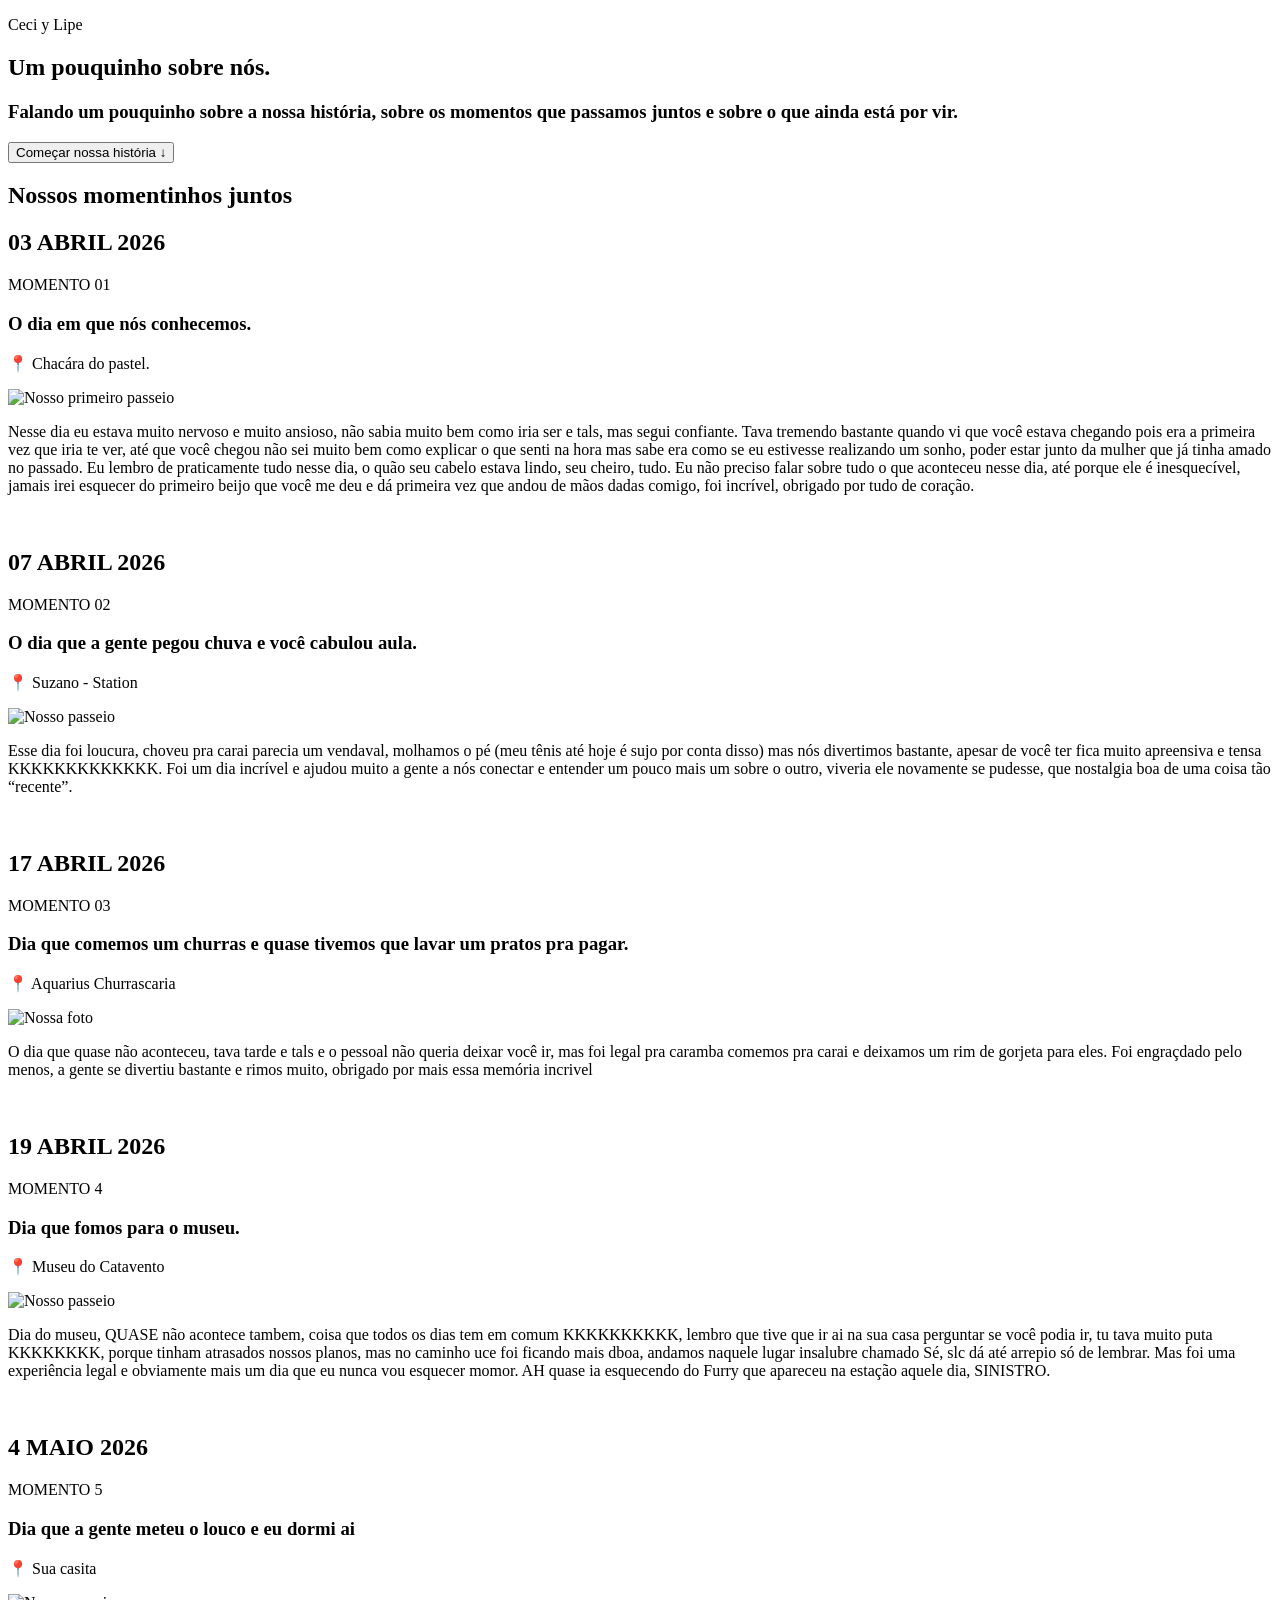
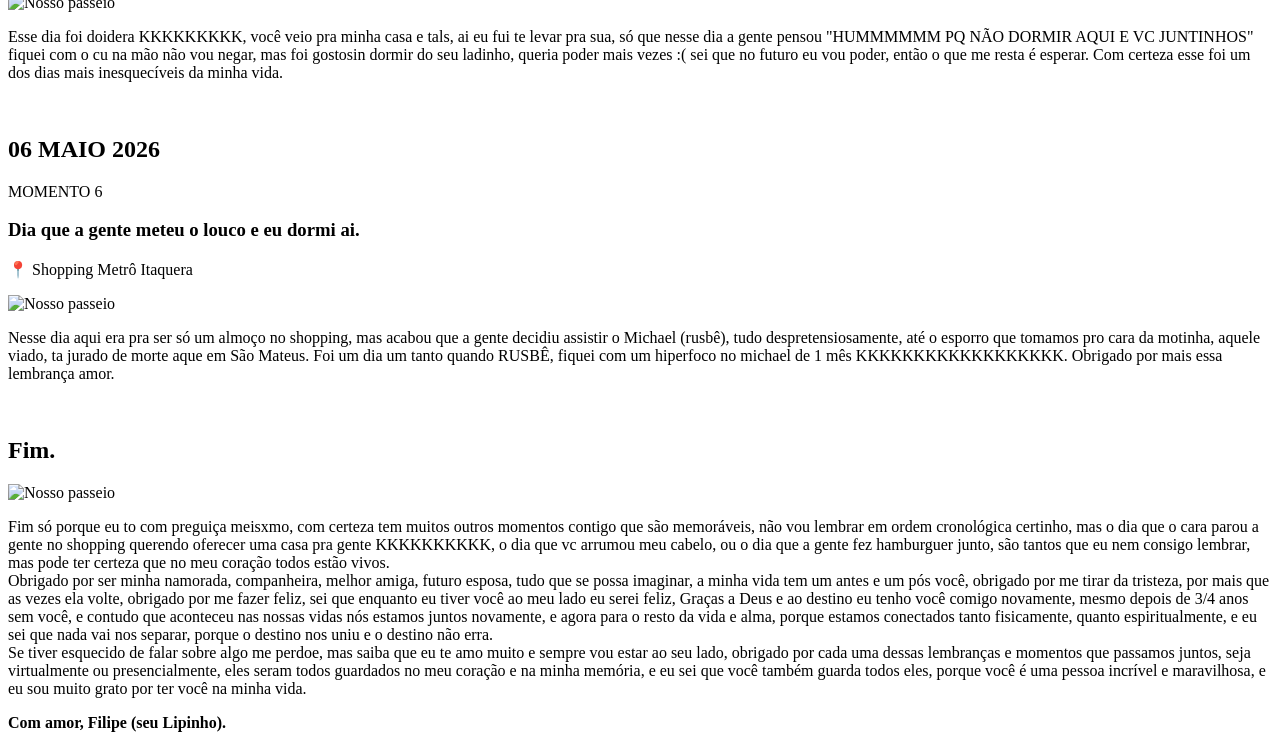
==== Site para momor/index.html @ 372d570e "site" ====
<!DOCTYPE html>
<html lang="pt-BR">
<head>
    <meta charset="UTF-8">
    <meta name="viewport" content="width=device-width, initial-scale=1.0">

    <title>Site para minha amada ceci.</title>

    <link rel="stylesheet" href="style.css">
</head>

<body>

    <!-- CAPA -->
    <section class="capa">

        <div class="capa-conteudo">

            <p class="pequeno">Ceci y Lipe</p>

            <h1> Um pouquinho sobre nós. </h1>

            <p class="descricao">
                <h3>Falando um pouquinho sobre a nossa história, sobre os momentos que passamos juntos e sobre o que ainda está por vir.</h3>
            </p>

            <button onclick="document.getElementById('trajetoria').scrollIntoView({ behavior: 'smooth' })">
                Começar nossa história ↓
            </button>

        </div>

    </section>


    <!-- TRAJETÓRIA -->
    <section id="trajetoria" class="trajetoria">

        <div class="titulo">
            <h2>Nossos momentinhos juntos</h2>
        </div>


        <!-- DIA 1 -->
        <div class="momento">

            <div class="data">
                <span><h2>03 ABRIL 2026</h3></span>
            </div>

            <div class="linha"></div>

            <div class="card">

                <p class="numero">MOMENTO 01</p>

                <h3>O dia em que nós conhecemos.</h3>

                <p class="local">
                    📍 Chacára do pastel.
                </p>

                <div class="fotos">

                    <img src="imagens/dia-01/foto1.jpg" width="350" alt="Nosso primeiro passeio">

                
                </div>

                <p class="texto">
                    Nesse dia eu estava muito nervoso e muito ansioso, não sabia muito bem como iria ser e tals, mas segui confiante. Tava tremendo bastante quando vi que você estava chegando pois era a primeira vez que iria te ver, até que você chegou não sei muito bem como explicar o que senti na hora mas sabe era como se eu estivesse realizando um sonho, poder estar junto da mulher que já tinha amado no passado. Eu lembro de praticamente tudo nesse dia, o quão seu cabelo estava lindo, seu cheiro, tudo.
                    Eu não preciso falar sobre tudo o que aconteceu nesse dia, até porque ele é inesquecível, jamais irei esquecer do primeiro beijo que você me deu e dá primeira vez que andou de mãos dadas comigo, foi incrível, obrigado por tudo de coração. 
                </p>

            </div>

        </div>

    </div>

</div>
        <!-- DIA 2 -->
        <div class="momento">

           <br div>
                <span><h2>07 ABRIL 2026</h2></span>
            </div>

            <div class="linha"></div>

            <div class="card">

                <p class="numero">MOMENTO 02</p>

                <h3>O dia que a gente pegou chuva e você cabulou aula.</h3>

                <p class="local">
                    📍 Suzano - Station
                </p>

                <div class="fotos">

                    <img src="imagens/dia-02/foto2.jpg" width="350" alt="Nosso passeio">

                </div>

            </div>
                <p class="texto">
                    Esse dia foi loucura, choveu pra carai parecia um vendaval, molhamos o pé (meu tênis até hoje é sujo por conta disso) mas nós divertimos bastante, apesar de você ter fica muito apreensiva e tensa KKKKKKKKKKKKK. Foi um dia incrível e ajudou muito a gente a nós conectar e entender um pouco mais um sobre o outro, viveria ele novamente se pudesse, que nostalgia boa de uma coisa tão “recente”.
                </p>

            </div>

        </div>


        <!-- DIA 3 -->
        <div class="momento">

            <br  div class="data">
                <span><h2> 17 ABRIL 2026 </h2></span>
        
            </div>

            <div class="linha"></div>

            <div class="card">

                <p class="numero">MOMENTO 03</p>

                <h3>Dia que comemos um churras e quase tivemos que lavar um pratos pra pagar.</h3>

                <p class="local">
                    📍 Aquarius Churrascaria
                </p>

                <div class="fotos">

                    <img src="imagens/dia-03/foto3.jpg" width="350" alt="Nossa foto">

                </div>

                <p class="texto">
                   O dia que quase não aconteceu, tava tarde e tals e o pessoal não queria deixar você ir, mas foi legal pra caramba comemos pra carai e deixamos um rim de gorjeta para eles. Foi engraçdado pelo menos, a gente se divertiu bastante e rimos muito, obrigado por mais essa memória incrivel
                </p>

            </div>

        </div>

        <!-- MOMENTO 4 -->
        <div class="momento">

           <br div>
                <span><h2>19 ABRIL 2026</h2></span>
            </div>

            <div class="linha"></div>

            <div class="card">

                <p class="numero">MOMENTO 4</p>

                <h3>Dia que fomos para o museu.</h3>

                <p class="local">
                    📍 Museu do Catavento
                </p>

                <div class="fotos">

                    <img src="imagens/dia-04/foto4.jpg" width="350" alt="Nosso passeio">

                </div>

            </div>
                <p class="texto">
                   Dia do museu, QUASE não acontece tambem, coisa que todos os dias tem em comum KKKKKKKKKK, 
                   lembro que tive que ir ai na sua casa perguntar se você podia ir, tu tava muito puta KKKKKKKK, porque tinham atrasados nossos planos, mas no caminho uce foi ficando mais dboa, 
                   andamos naquele lugar insalubre chamado Sé, slc dá até arrepio só de lembrar. Mas foi uma experiência legal e obviamente mais um dia que eu nunca vou esquecer momor. AH quase ia esquecendo do Furry que apareceu na estação aquele dia, SINISTRO.
                </p>

            </div>

             <!-- MOMENTO 5 -->
        <div class="momento">

           <br div>
                <span><h2>4 MAIO 2026</h2></span>
            </div>

            <div class="linha"></div>

            <div class="card">

                <p class="numero">MOMENTO 5</p>

                <h3>Dia que a gente meteu o louco e eu dormi ai</h3>

                <p class="local">
                    📍 Sua casita
                </p>

                <div class="fotos">

                    <img src="imagens/dia-05/foto5.jpg" width="350" alt="Nosso passeio">

                </div>

            </div>
                <p class="texto">
                   Esse dia foi doidera KKKKKKKKK, você veio pra minha casa e tals, ai eu fui te levar pra sua, só que nesse dia a gente pensou "HUMMMMMM PQ NÃO DORMIR AQUI E VC JUNTINHOS" fiquei com o cu na
                   mão não vou negar, mas foi gostosin dormir do seu ladinho, queria poder mais vezes :( sei que no futuro eu vou poder, então o que me resta é esperar. Com certeza esse foi um dos dias mais 
                   inesquecíveis da minha vida.
                </p>

            <!-- MOMENTO 6 -->
        <div class="momento">

           <br div>
                <span><h2>06 MAIO 2026</h2></span>
            </div>

            <div class="linha"></div>

            <div class="card">

                <p class="numero">MOMENTO 6</p>

                <h3>Dia que a gente meteu o louco e eu dormi ai.</h3>

                <p class="local">
                    📍 Shopping Metrô Itaquera
                </p>

                <div class="fotos">

                    <img src="imagens/dia-06/foto6.jpg" width="350" alt="Nosso passeio">

                </div>

            </div>
                <p class="texto">
                   Nesse dia aqui era pra ser só um almoço no shopping, mas acabou que a gente decidiu assistir o Michael (rusbê), tudo despretensiosamente, até o esporro que tomamos pro cara da motinha,
                   aquele viado, ta jurado de morte aque em São Mateus. Foi um dia um tanto quando RUSBÊ, fiquei com um hiperfoco no michael de 1 mês KKKKKKKKKKKKKKKKKK. Obrigado por mais essa lembrança amor.
                </p>

            </div>


        <!-- FINAL -->
        <div class="final">

            <br div class="coracao"></div>

            <h1>Fim.</h1>

            <div class="fotos">

                    <img src="imagens/dia-07/foto7.jpg" width="350" alt="Nosso passeio">

                </div>
            

            <p>
                Fim só porque eu to com preguiça meisxmo, com certeza tem muitos outros momentos contigo que são memoráveis, não vou lembrar em ordem cronológica certinho, mas o dia que 
                    o cara parou a gente no shopping querendo oferecer uma casa pra gente KKKKKKKKKK, o dia que vc arrumou meu cabelo, ou o dia que a gente fez hamburguer junto, são tantos que eu nem consigo lembrar,
                mas pode ter certeza que no meu coração todos estão vivos. <br> Obrigado por ser minha namorada, companheira, melhor amiga, futuro esposa, tudo que se possa imaginar,
            a minha vida tem um antes e um pós você, obrigado por me tirar da tristeza, por mais que as vezes ela volte, obrigado por me fazer feliz, sei que enquanto eu tiver você ao meu lado
            eu serei feliz, Graças a Deus e ao destino eu tenho você comigo novamente, mesmo depois de 3/4 anos sem você, e contudo que aconteceu nas nossas vidas nós estamos juntos novamente, e agora
            para o resto da vida e alma, porque estamos conectados tanto fisicamente, quanto espiritualmente, e eu sei que nada vai nos separar, porque o destino nos uniu e o destino não erra.<br>
            Se tiver esquecido de falar sobre algo me perdoe, mas saiba que eu te amo muito e sempre vou estar ao seu lado, obrigado por cada uma dessas lembranças e momentos que passamos juntos,
            seja virtualmente ou presencialmente, eles seram todos guardados no meu coração e na minha memória, e eu sei que você também guarda todos eles, porque você é uma pessoa incrível e maravilhosa, e eu sou muito grato por ter você na minha vida.
            </p>
            

            <strong>
                Com amor, Filipe (seu Lipinho).
            </strong> 

        </div>
         
        

    </section>


    <script src="script.js"></script>

</body>
</html>
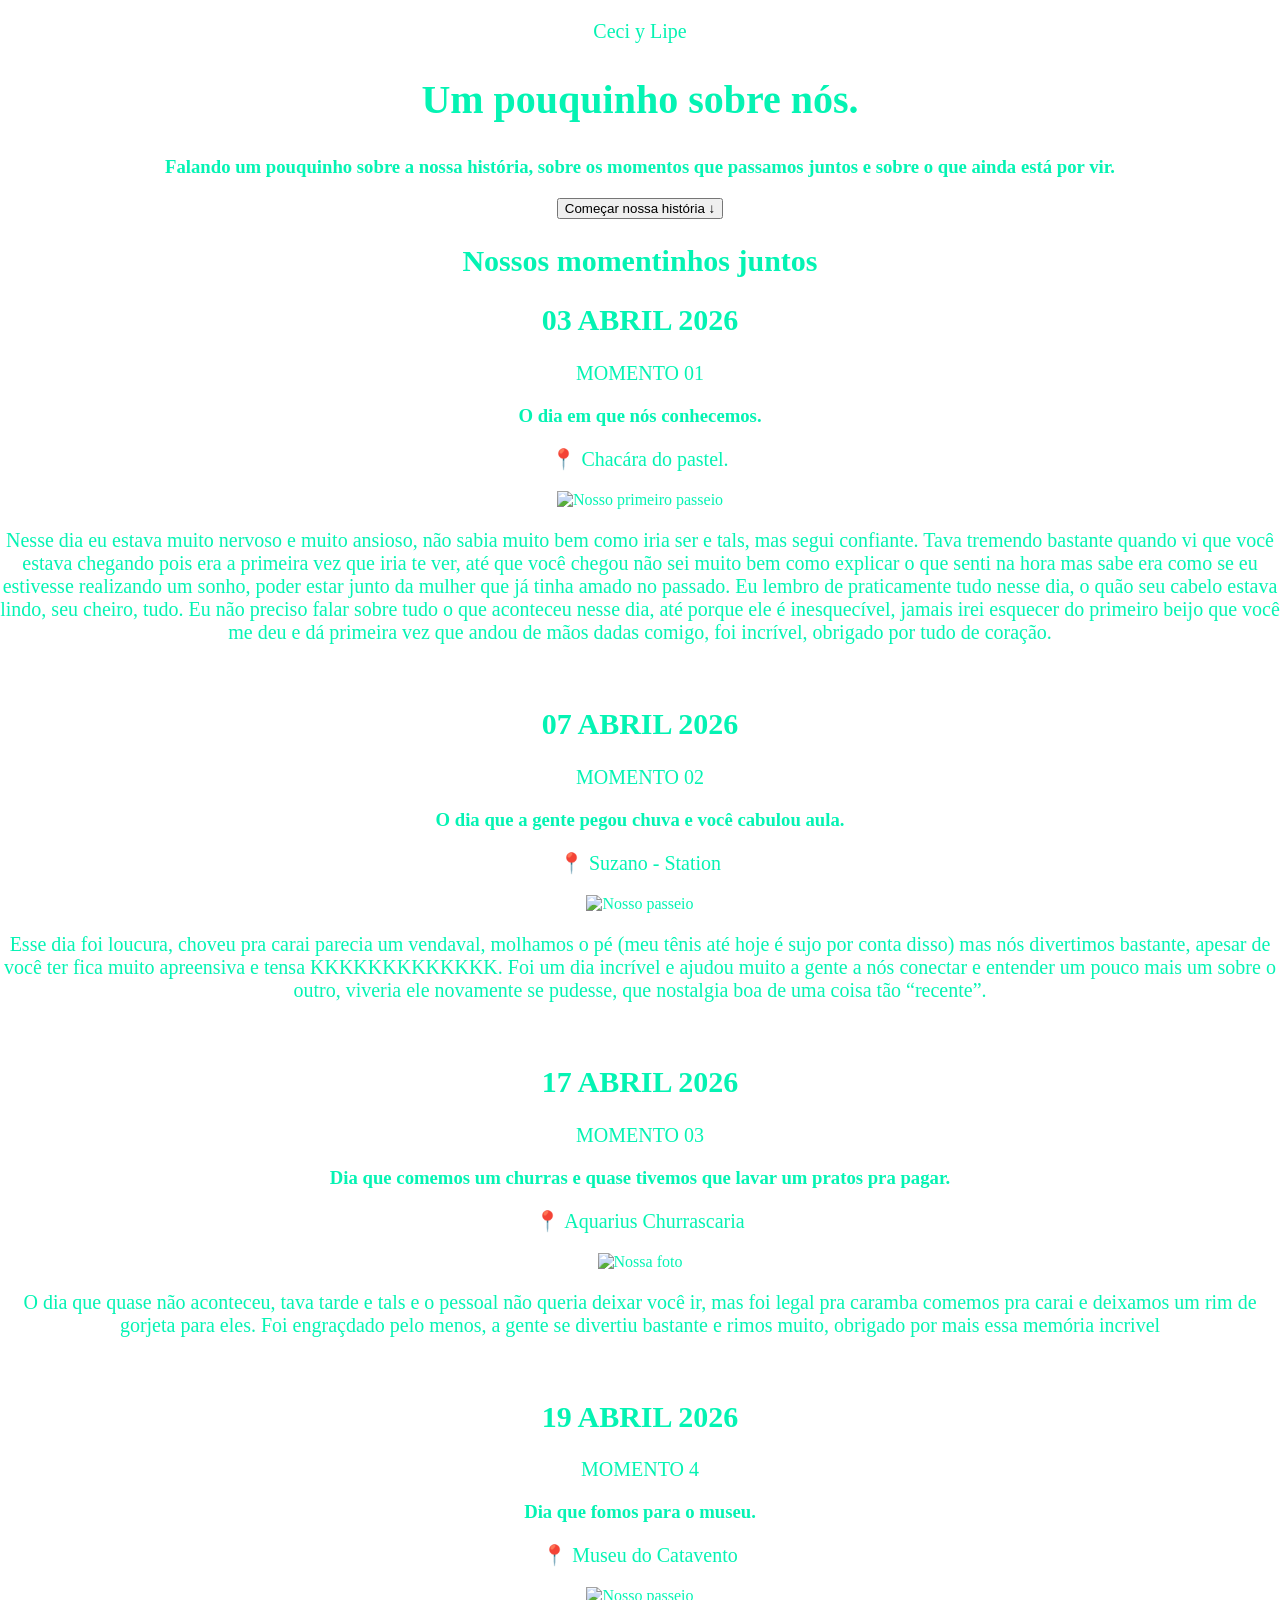
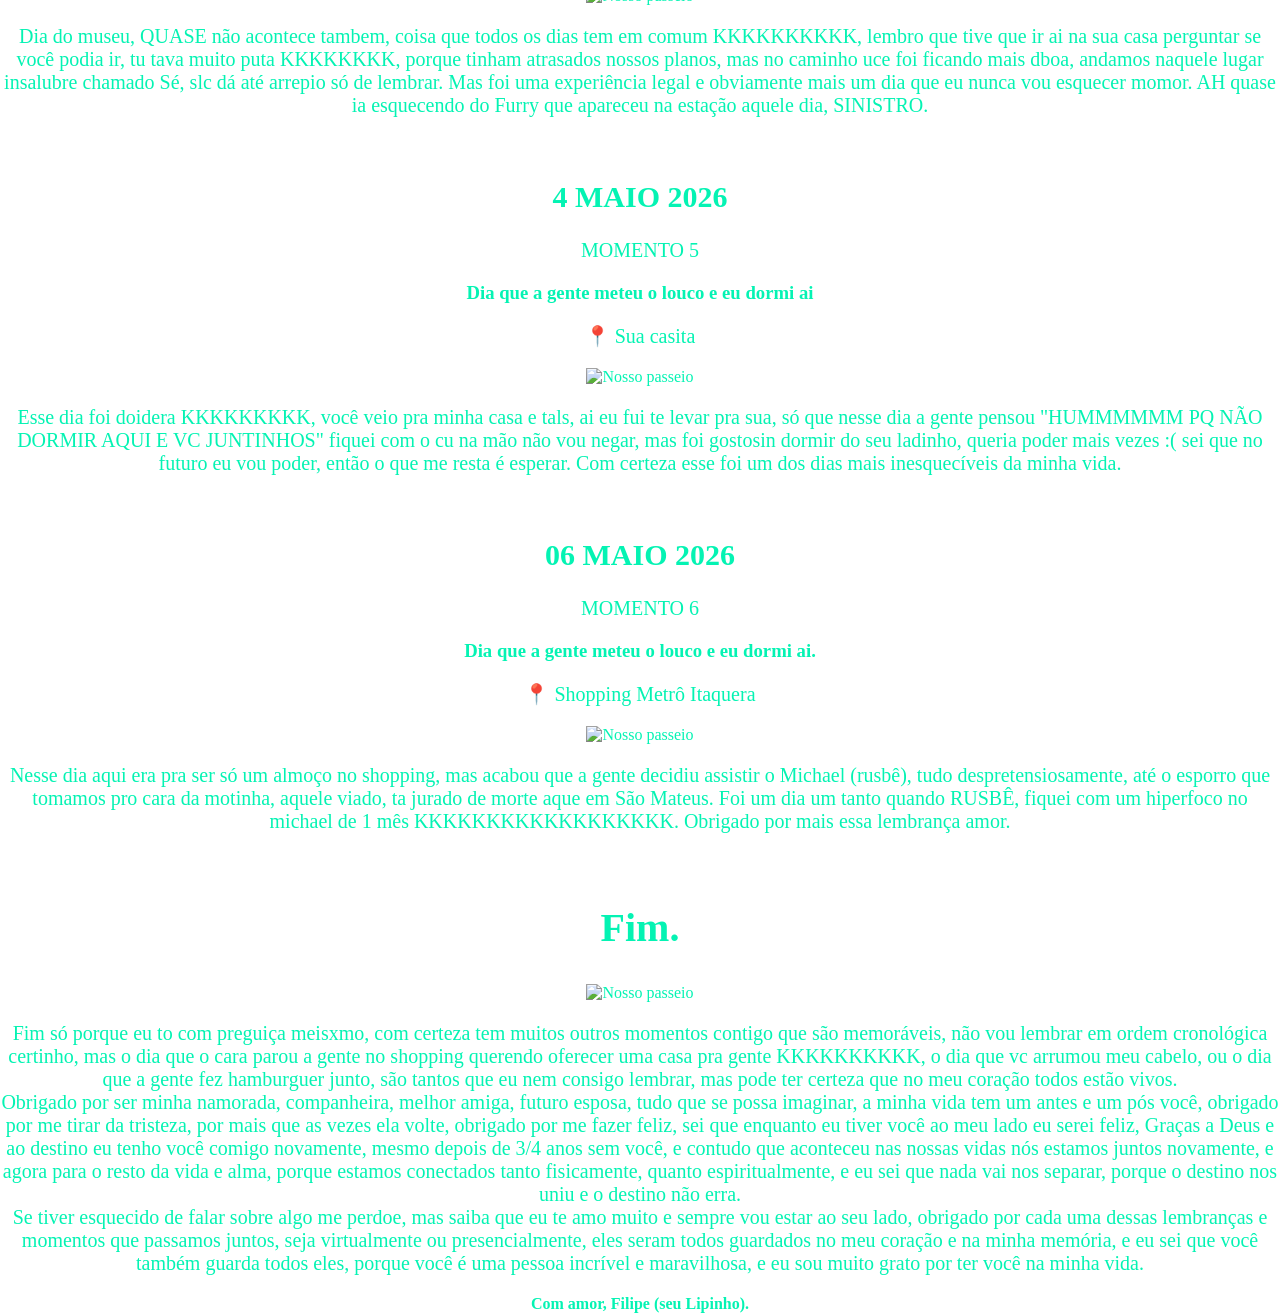
==== commit b46117e1: "Merge branch 'main' of https://github.com/lipepixel/pasta-pra-momor" ====
--- a/Site para momor/index.html
+++ b/Site para momor/index.html
@@ -169,7 +169,7 @@
 
                 <div class="fotos">
 
-                    <img src="imagens/dia-04/foto4.jpg" width="350" alt="Nosso passeio">
+                    <img src="imagens/dia-04/foto4.jpg" width="200" alt="Nosso passeio">
 
                 </div>
 
--- a/Site para momor/style.css
+++ b/Site para momor/style.css
@@ -0,0 +1,27 @@
+body {
+    margin: 0;
+    min-height: 100vh;
+    display: flex;
+    justify-content: center;
+    align-items: center;
+    flex-direction: column;
+
+    background-image: url("nois.jpg");
+    background-size: contain;
+    background-position: center;
+    background-repeat: no-repeat;
+
+    color: rgb(4, 243, 179);
+    text-align: center;
+    h1 {
+    font-size: 40px;
+}
+
+h2 {
+    font-size: 30px;
+}
+
+p {
+    font-size: 20px;
+}
+}
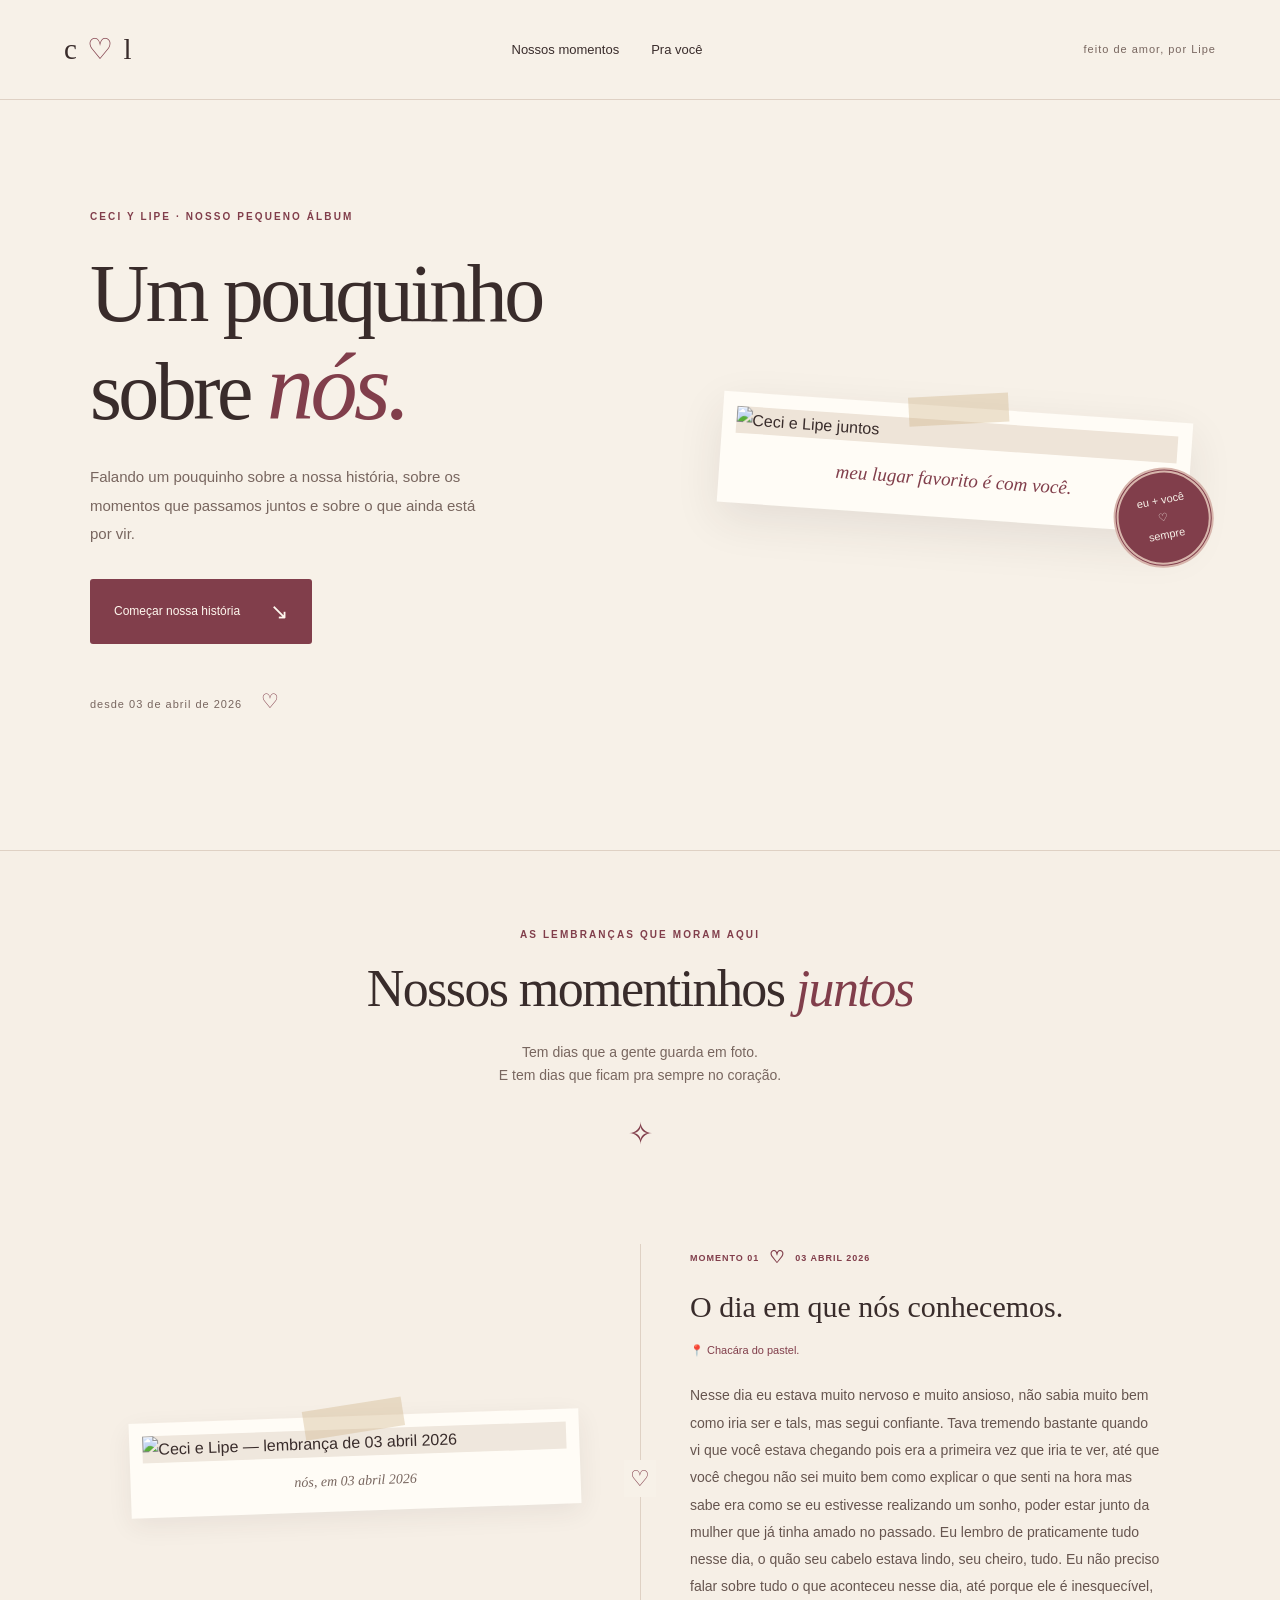
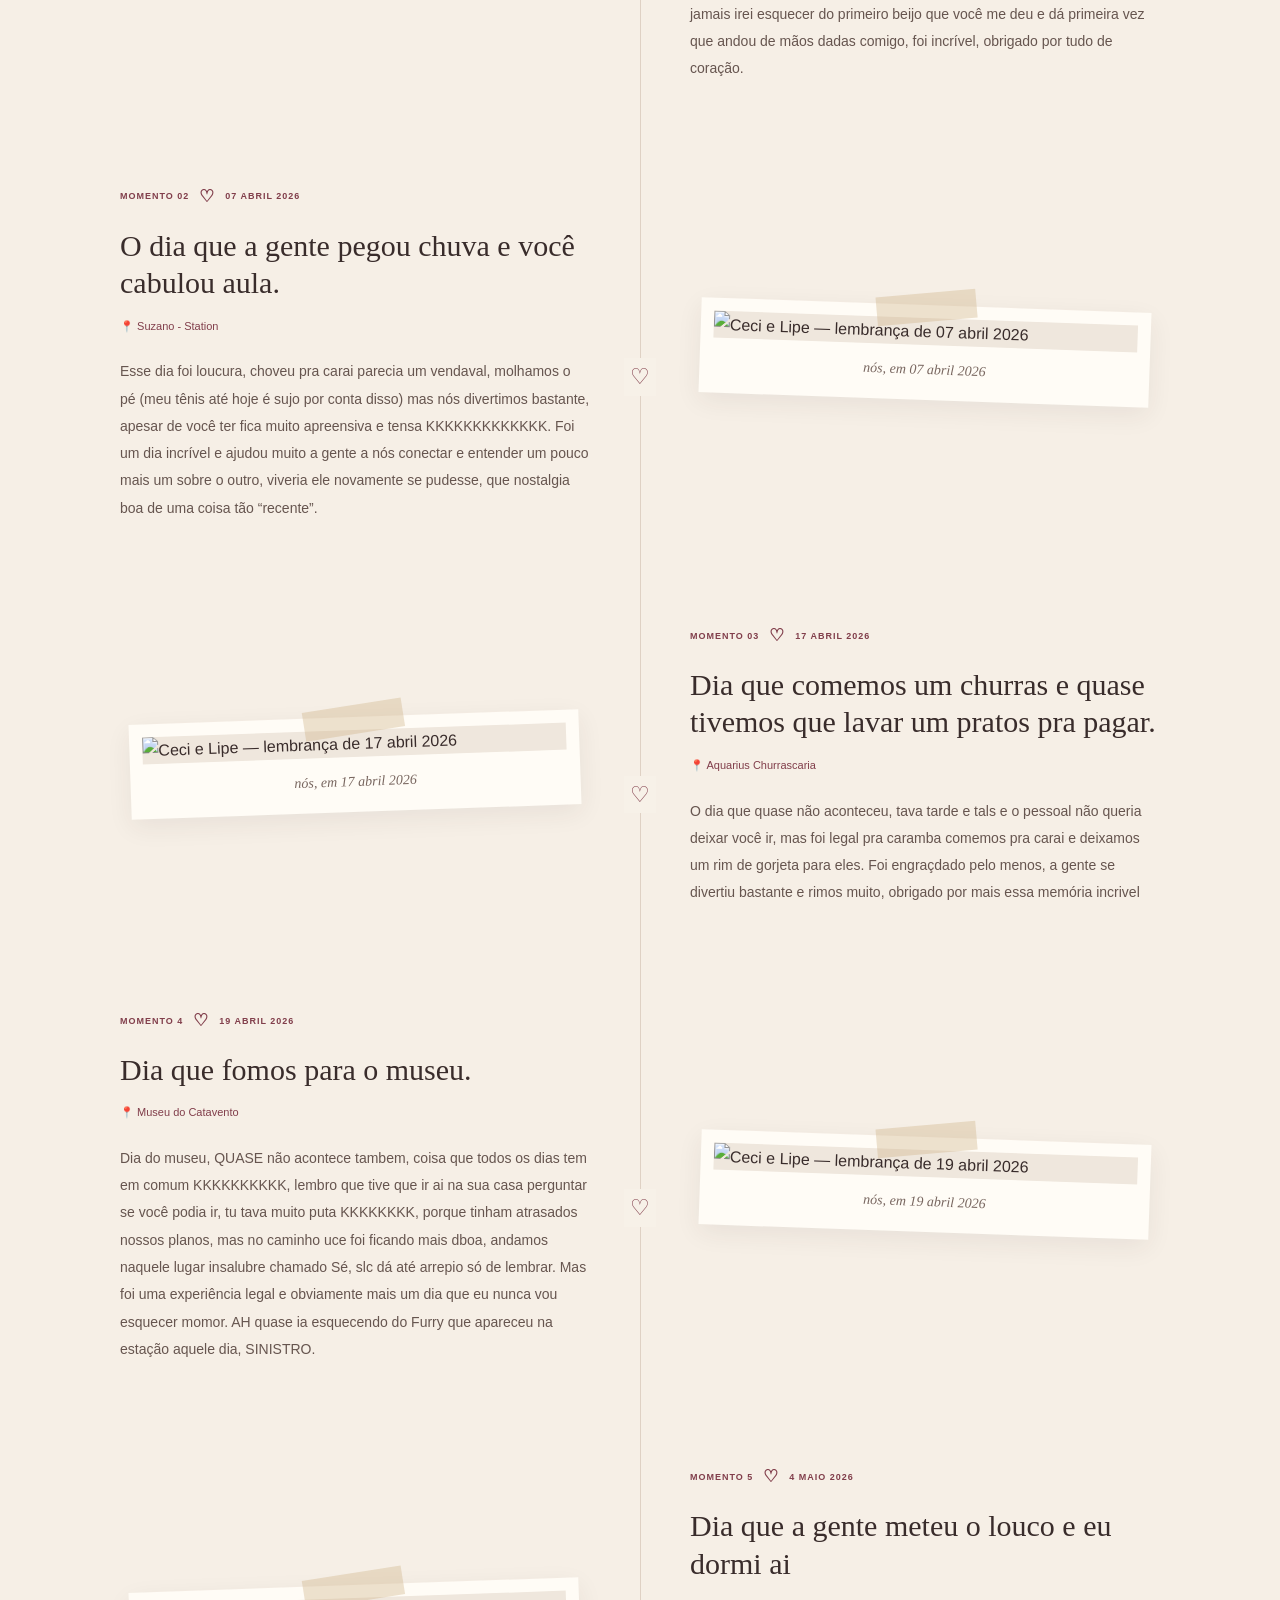
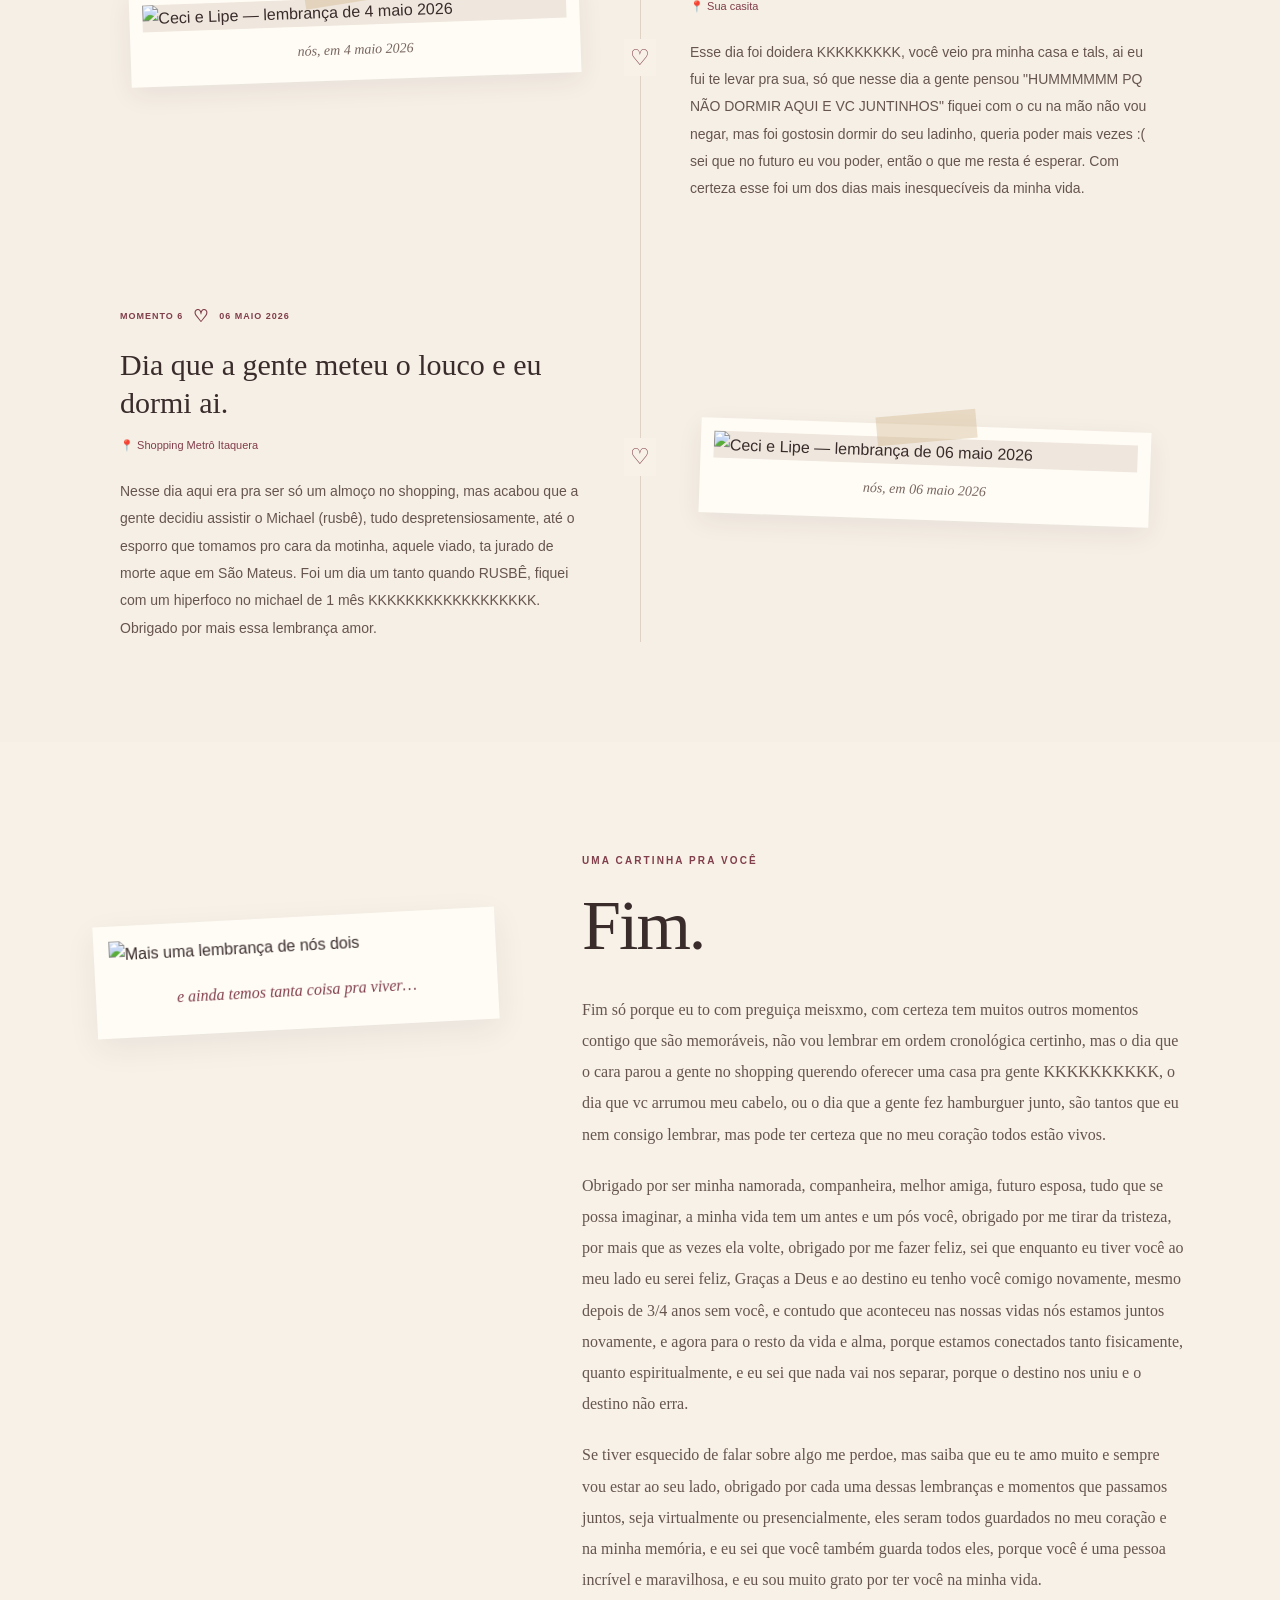
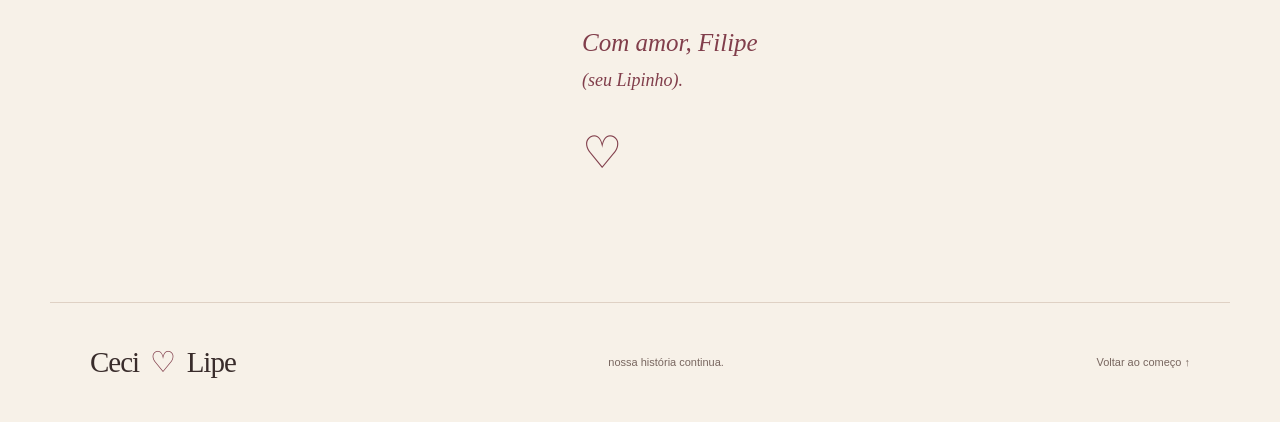
==== commit 21d1e2a9: "Melhora visual do álbum com layout responsivo e preserva relatos e fotos" ====
--- a/Site para momor/index.html
+++ b/Site para momor/index.html
@@ -1,291 +1,38 @@
-<!DOCTYPE html>
-<html lang="pt-BR">
-<head>
-    <meta charset="UTF-8">
-    <meta name="viewport" content="width=device-width, initial-scale=1.0">
-
-    <title>Site para minha amada ceci.</title>
-
-    <link rel="stylesheet" href="style.css">
-</head>
-
-<body>
-
-    <!-- CAPA -->
-    <section class="capa">
-
-        <div class="capa-conteudo">
-
-            <p class="pequeno">Ceci y Lipe</p>
-
-            <h1> Um pouquinho sobre nós. </h1>
-
-            <p class="descricao">
-                <h3>Falando um pouquinho sobre a nossa história, sobre os momentos que passamos juntos e sobre o que ainda está por vir.</h3>
-            </p>
-
-            <button onclick="document.getElementById('trajetoria').scrollIntoView({ behavior: 'smooth' })">
-                Começar nossa história ↓
-            </button>
-
-        </div>
-
-    </section>
-
-
-    <!-- TRAJETÓRIA -->
-    <section id="trajetoria" class="trajetoria">
-
-        <div class="titulo">
-            <h2>Nossos momentinhos juntos</h2>
-        </div>
-
-
-        <!-- DIA 1 -->
-        <div class="momento">
-
-            <div class="data">
-                <span><h2>03 ABRIL 2026</h3></span>
-            </div>
-
-            <div class="linha"></div>
-
-            <div class="card">
-
-                <p class="numero">MOMENTO 01</p>
-
-                <h3>O dia em que nós conhecemos.</h3>
-
-                <p class="local">
-                    📍 Chacára do pastel.
-                </p>
-
-                <div class="fotos">
-
-                    <img src="imagens/dia-01/foto1.jpg" width="350" alt="Nosso primeiro passeio">
-
-                
-                </div>
-
-                <p class="texto">
-                    Nesse dia eu estava muito nervoso e muito ansioso, não sabia muito bem como iria ser e tals, mas segui confiante. Tava tremendo bastante quando vi que você estava chegando pois era a primeira vez que iria te ver, até que você chegou não sei muito bem como explicar o que senti na hora mas sabe era como se eu estivesse realizando um sonho, poder estar junto da mulher que já tinha amado no passado. Eu lembro de praticamente tudo nesse dia, o quão seu cabelo estava lindo, seu cheiro, tudo.
-                    Eu não preciso falar sobre tudo o que aconteceu nesse dia, até porque ele é inesquecível, jamais irei esquecer do primeiro beijo que você me deu e dá primeira vez que andou de mãos dadas comigo, foi incrível, obrigado por tudo de coração. 
-                </p>
-
-            </div>
-
-        </div>
-
-    </div>
-
-</div>
-        <!-- DIA 2 -->
-        <div class="momento">
-
-           <br div>
-                <span><h2>07 ABRIL 2026</h2></span>
-            </div>
-
-            <div class="linha"></div>
-
-            <div class="card">
-
-                <p class="numero">MOMENTO 02</p>
-
-                <h3>O dia que a gente pegou chuva e você cabulou aula.</h3>
-
-                <p class="local">
-                    📍 Suzano - Station
-                </p>
-
-                <div class="fotos">
-
-                    <img src="imagens/dia-02/foto2.jpg" width="350" alt="Nosso passeio">
-
-                </div>
-
-            </div>
-                <p class="texto">
-                    Esse dia foi loucura, choveu pra carai parecia um vendaval, molhamos o pé (meu tênis até hoje é sujo por conta disso) mas nós divertimos bastante, apesar de você ter fica muito apreensiva e tensa KKKKKKKKKKKKK. Foi um dia incrível e ajudou muito a gente a nós conectar e entender um pouco mais um sobre o outro, viveria ele novamente se pudesse, que nostalgia boa de uma coisa tão “recente”.
-                </p>
-
-            </div>
-
-        </div>
-
-
-        <!-- DIA 3 -->
-        <div class="momento">
-
-            <br  div class="data">
-                <span><h2> 17 ABRIL 2026 </h2></span>
-        
-            </div>
-
-            <div class="linha"></div>
-
-            <div class="card">
-
-                <p class="numero">MOMENTO 03</p>
-
-                <h3>Dia que comemos um churras e quase tivemos que lavar um pratos pra pagar.</h3>
-
-                <p class="local">
-                    📍 Aquarius Churrascaria
-                </p>
-
-                <div class="fotos">
-
-                    <img src="imagens/dia-03/foto3.jpg" width="350" alt="Nossa foto">
-
-                </div>
-
-                <p class="texto">
-                   O dia que quase não aconteceu, tava tarde e tals e o pessoal não queria deixar você ir, mas foi legal pra caramba comemos pra carai e deixamos um rim de gorjeta para eles. Foi engraçdado pelo menos, a gente se divertiu bastante e rimos muito, obrigado por mais essa memória incrivel
-                </p>
-
-            </div>
-
-        </div>
-
-        <!-- MOMENTO 4 -->
-        <div class="momento">
-
-           <br div>
-                <span><h2>19 ABRIL 2026</h2></span>
-            </div>
-
-            <div class="linha"></div>
-
-            <div class="card">
-
-                <p class="numero">MOMENTO 4</p>
-
-                <h3>Dia que fomos para o museu.</h3>
-
-                <p class="local">
-                    📍 Museu do Catavento
-                </p>
-
-                <div class="fotos">
-
-                    <img src="imagens/dia-04/foto4.jpg" width="200" alt="Nosso passeio">
-
-                </div>
-
-            </div>
-                <p class="texto">
-                   Dia do museu, QUASE não acontece tambem, coisa que todos os dias tem em comum KKKKKKKKKK, 
-                   lembro que tive que ir ai na sua casa perguntar se você podia ir, tu tava muito puta KKKKKKKK, porque tinham atrasados nossos planos, mas no caminho uce foi ficando mais dboa, 
-                   andamos naquele lugar insalubre chamado Sé, slc dá até arrepio só de lembrar. Mas foi uma experiência legal e obviamente mais um dia que eu nunca vou esquecer momor. AH quase ia esquecendo do Furry que apareceu na estação aquele dia, SINISTRO.
-                </p>
-
-            </div>
-
-             <!-- MOMENTO 5 -->
-        <div class="momento">
-
-           <br div>
-                <span><h2>4 MAIO 2026</h2></span>
-            </div>
-
-            <div class="linha"></div>
-
-            <div class="card">
-
-                <p class="numero">MOMENTO 5</p>
-
-                <h3>Dia que a gente meteu o louco e eu dormi ai</h3>
-
-                <p class="local">
-                    📍 Sua casita
-                </p>
-
-                <div class="fotos">
-
-                    <img src="imagens/dia-05/foto5.jpg" width="350" alt="Nosso passeio">
-
-                </div>
-
-            </div>
-                <p class="texto">
-                   Esse dia foi doidera KKKKKKKKK, você veio pra minha casa e tals, ai eu fui te levar pra sua, só que nesse dia a gente pensou "HUMMMMMM PQ NÃO DORMIR AQUI E VC JUNTINHOS" fiquei com o cu na
-                   mão não vou negar, mas foi gostosin dormir do seu ladinho, queria poder mais vezes :( sei que no futuro eu vou poder, então o que me resta é esperar. Com certeza esse foi um dos dias mais 
-                   inesquecíveis da minha vida.
-                </p>
-
-            <!-- MOMENTO 6 -->
-        <div class="momento">
-
-           <br div>
-                <span><h2>06 MAIO 2026</h2></span>
-            </div>
-
-            <div class="linha"></div>
-
-            <div class="card">
-
-                <p class="numero">MOMENTO 6</p>
-
-                <h3>Dia que a gente meteu o louco e eu dormi ai.</h3>
-
-                <p class="local">
-                    📍 Shopping Metrô Itaquera
-                </p>
-
-                <div class="fotos">
-
-                    <img src="imagens/dia-06/foto6.jpg" width="350" alt="Nosso passeio">
-
-                </div>
-
-            </div>
-                <p class="texto">
-                   Nesse dia aqui era pra ser só um almoço no shopping, mas acabou que a gente decidiu assistir o Michael (rusbê), tudo despretensiosamente, até o esporro que tomamos pro cara da motinha,
-                   aquele viado, ta jurado de morte aque em São Mateus. Foi um dia um tanto quando RUSBÊ, fiquei com um hiperfoco no michael de 1 mês KKKKKKKKKKKKKKKKKK. Obrigado por mais essa lembrança amor.
-                </p>
-
-            </div>
-
-
-        <!-- FINAL -->
-        <div class="final">
-
-            <br div class="coracao"></div>
-
-            <h1>Fim.</h1>
-
-            <div class="fotos">
-
-                    <img src="imagens/dia-07/foto7.jpg" width="350" alt="Nosso passeio">
-
-                </div>
-            
-
-            <p>
-                Fim só porque eu to com preguiça meisxmo, com certeza tem muitos outros momentos contigo que são memoráveis, não vou lembrar em ordem cronológica certinho, mas o dia que 
-                    o cara parou a gente no shopping querendo oferecer uma casa pra gente KKKKKKKKKK, o dia que vc arrumou meu cabelo, ou o dia que a gente fez hamburguer junto, são tantos que eu nem consigo lembrar,
-                mas pode ter certeza que no meu coração todos estão vivos. <br> Obrigado por ser minha namorada, companheira, melhor amiga, futuro esposa, tudo que se possa imaginar,
-            a minha vida tem um antes e um pós você, obrigado por me tirar da tristeza, por mais que as vezes ela volte, obrigado por me fazer feliz, sei que enquanto eu tiver você ao meu lado
-            eu serei feliz, Graças a Deus e ao destino eu tenho você comigo novamente, mesmo depois de 3/4 anos sem você, e contudo que aconteceu nas nossas vidas nós estamos juntos novamente, e agora
-            para o resto da vida e alma, porque estamos conectados tanto fisicamente, quanto espiritualmente, e eu sei que nada vai nos separar, porque o destino nos uniu e o destino não erra.<br>
-            Se tiver esquecido de falar sobre algo me perdoe, mas saiba que eu te amo muito e sempre vou estar ao seu lado, obrigado por cada uma dessas lembranças e momentos que passamos juntos,
-            seja virtualmente ou presencialmente, eles seram todos guardados no meu coração e na minha memória, e eu sei que você também guarda todos eles, porque você é uma pessoa incrível e maravilhosa, e eu sou muito grato por ter você na minha vida.
-            </p>
-            
-
-            <strong>
-                Com amor, Filipe (seu Lipinho).
-            </strong> 
-
-        </div>
-         
-        
-
-    </section>
-
-
-    <script src="script.js"></script>
-
-</body>
-</html>+<!DOCTYPE html>
+<html lang="pt-BR">
+<head><meta charset="UTF-8"><meta name="viewport" content="width=device-width, initial-scale=1.0"><meta name="theme-color" content="#f7f1e8"><meta name="description" content="Ceci e Lipe: um álbum dos nossos momentos, das pequenas aventuras e de tudo que ainda vamos viver."><title>Site para minha amada ceci.</title><link rel="stylesheet" href="style.css"></head>
+<body id="inicio"><a class="pular" href="#trajetoria">Pular para nossa história</a>
+<header class="cabecalho"><a class="marca" href="#inicio" aria-label="Ceci e Lipe, início">c <span>♡</span> l</a><nav aria-label="Navegação principal"><a href="#trajetoria">Nossos momentos</a><a href="#carta">Pra você</a></nav><span class="feito">feito de amor, por Lipe</span></header>
+<main><section class="capa" aria-labelledby="titulo"><div class="capa-conteudo"><p class="etiqueta">CECI Y LIPE · NOSSO PEQUENO ÁLBUM</p><h1 id="titulo">Um pouquinho<br>sobre <em>nós.</em></h1><p class="descricao">Falando um pouquinho sobre a nossa história, sobre os momentos que passamos juntos e sobre o que ainda está por vir.</p><a class="botao" href="#trajetoria">Começar nossa história <span aria-hidden="true">↘</span></a><p class="rodape-capa">desde 03 de abril de 2026 <span aria-hidden="true">♡</span></p></div><figure class="retrato"><img src="nois.jpg" alt="Ceci e Lipe juntos" fetchpriority="high"><figcaption>meu lugar favorito é com você.</figcaption><span class="selo" aria-hidden="true">eu + você<br>♡<br>sempre</span></figure></section>
+<section class="trajetoria" id="trajetoria" aria-labelledby="momentos-titulo"><div class="abertura"><p class="etiqueta">AS LEMBRANÇAS QUE MORAM AQUI</p><h2 id="momentos-titulo">Nossos momentinhos <em>juntos</em></h2><p>Tem dias que a gente guarda em foto.<br>E tem dias que ficam pra sempre no coração.</p><span class="ornamento" aria-hidden="true">✧</span></div><div class="momentos"><article class="momento" id="momento-1">
+      <figure class="foto"><img src="imagens/dia-01/foto1.jpg" alt="Ceci e Lipe — lembrança de 03 abril 2026" loading="lazy" decoding="async"><figcaption>nós, em 03 abril 2026</figcaption></figure>
+      <div class="memoria"><p class="etiqueta">MOMENTO 01 <span>♡</span> <time datetime="2026-04-03">03 ABRIL 2026</time></p><h3>O dia em que nós conhecemos.</h3><p class="local">📍 Chacára do pastel.</p><p class="texto">Nesse dia eu estava muito nervoso e muito ansioso, não sabia muito bem como iria ser e tals, mas segui confiante. Tava tremendo bastante quando vi que você estava chegando pois era a primeira vez que iria te ver, até que você chegou não sei muito bem como explicar o que senti na hora mas sabe era como se eu estivesse realizando um sonho, poder estar junto da mulher que já tinha amado no passado. Eu lembro de praticamente tudo nesse dia, o quão seu cabelo estava lindo, seu cheiro, tudo.
+                    Eu não preciso falar sobre tudo o que aconteceu nesse dia, até porque ele é inesquecível, jamais irei esquecer do primeiro beijo que você me deu e dá primeira vez que andou de mãos dadas comigo, foi incrível, obrigado por tudo de coração.</p></div>
+    </article><article class="momento" id="momento-2">
+      <figure class="foto"><img src="imagens/dia-02/foto2.jpg" alt="Ceci e Lipe — lembrança de 07 abril 2026" loading="lazy" decoding="async"><figcaption>nós, em 07 abril 2026</figcaption></figure>
+      <div class="memoria"><p class="etiqueta">MOMENTO 02 <span>♡</span> <time datetime="2026-04-07">07 ABRIL 2026</time></p><h3>O dia que a gente pegou chuva e você cabulou aula.</h3><p class="local">📍 Suzano - Station</p><p class="texto">Esse dia foi loucura, choveu pra carai parecia um vendaval, molhamos o pé (meu tênis até hoje é sujo por conta disso) mas nós divertimos bastante, apesar de você ter fica muito apreensiva e tensa KKKKKKKKKKKKK. Foi um dia incrível e ajudou muito a gente a nós conectar e entender um pouco mais um sobre o outro, viveria ele novamente se pudesse, que nostalgia boa de uma coisa tão “recente”.</p></div>
+    </article><article class="momento" id="momento-3">
+      <figure class="foto"><img src="imagens/dia-03/foto3.jpg" alt="Ceci e Lipe — lembrança de 17 abril 2026" loading="lazy" decoding="async"><figcaption>nós, em 17 abril 2026</figcaption></figure>
+      <div class="memoria"><p class="etiqueta">MOMENTO 03 <span>♡</span> <time datetime="2026-04-17">17 ABRIL 2026</time></p><h3>Dia que comemos um churras e quase tivemos que lavar um pratos pra pagar.</h3><p class="local">📍 Aquarius Churrascaria</p><p class="texto">O dia que quase não aconteceu, tava tarde e tals e o pessoal não queria deixar você ir, mas foi legal pra caramba comemos pra carai e deixamos um rim de gorjeta para eles. Foi engraçdado pelo menos, a gente se divertiu bastante e rimos muito, obrigado por mais essa memória incrivel</p></div>
+    </article><article class="momento" id="momento-4">
+      <figure class="foto"><img src="imagens/dia-04/foto4.jpg" alt="Ceci e Lipe — lembrança de 19 abril 2026" loading="lazy" decoding="async"><figcaption>nós, em 19 abril 2026</figcaption></figure>
+      <div class="memoria"><p class="etiqueta">MOMENTO 4 <span>♡</span> <time datetime="2026-04-19">19 ABRIL 2026</time></p><h3>Dia que fomos para o museu.</h3><p class="local">📍 Museu do Catavento</p><p class="texto">Dia do museu, QUASE não acontece tambem, coisa que todos os dias tem em comum KKKKKKKKKK, 
+                   lembro que tive que ir ai na sua casa perguntar se você podia ir, tu tava muito puta KKKKKKKK, porque tinham atrasados nossos planos, mas no caminho uce foi ficando mais dboa, 
+                   andamos naquele lugar insalubre chamado Sé, slc dá até arrepio só de lembrar. Mas foi uma experiência legal e obviamente mais um dia que eu nunca vou esquecer momor. AH quase ia esquecendo do Furry que apareceu na estação aquele dia, SINISTRO.</p></div>
+    </article><article class="momento" id="momento-5">
+      <figure class="foto"><img src="imagens/dia-05/foto5.jpg" alt="Ceci e Lipe — lembrança de 4 maio 2026" loading="lazy" decoding="async"><figcaption>nós, em 4 maio 2026</figcaption></figure>
+      <div class="memoria"><p class="etiqueta">MOMENTO 5 <span>♡</span> <time datetime="2026-05-04">4 MAIO 2026</time></p><h3>Dia que a gente meteu o louco e eu dormi ai</h3><p class="local">📍 Sua casita</p><p class="texto">Esse dia foi doidera KKKKKKKKK, você veio pra minha casa e tals, ai eu fui te levar pra sua, só que nesse dia a gente pensou "HUMMMMMM PQ NÃO DORMIR AQUI E VC JUNTINHOS" fiquei com o cu na
+                   mão não vou negar, mas foi gostosin dormir do seu ladinho, queria poder mais vezes :( sei que no futuro eu vou poder, então o que me resta é esperar. Com certeza esse foi um dos dias mais 
+                   inesquecíveis da minha vida.</p></div>
+    </article><article class="momento" id="momento-6">
+      <figure class="foto"><img src="imagens/dia-06/foto6.jpg" alt="Ceci e Lipe — lembrança de 06 maio 2026" loading="lazy" decoding="async"><figcaption>nós, em 06 maio 2026</figcaption></figure>
+      <div class="memoria"><p class="etiqueta">MOMENTO 6 <span>♡</span> <time datetime="2026-05-06">06 MAIO 2026</time></p><h3>Dia que a gente meteu o louco e eu dormi ai.</h3><p class="local">📍 Shopping Metrô Itaquera</p><p class="texto">Nesse dia aqui era pra ser só um almoço no shopping, mas acabou que a gente decidiu assistir o Michael (rusbê), tudo despretensiosamente, até o esporro que tomamos pro cara da motinha,
+                   aquele viado, ta jurado de morte aque em São Mateus. Foi um dia um tanto quando RUSBÊ, fiquei com um hiperfoco no michael de 1 mês KKKKKKKKKKKKKKKKKK. Obrigado por mais essa lembrança amor.</p></div>
+    </article></div></section>
+<section class="final" id="carta" aria-labelledby="carta-titulo"><div class="carta-foto"><img src="imagens/dia-07/foto7.jpg" alt="Mais uma lembrança de nós dois" loading="lazy" decoding="async"><p>e ainda temos tanta coisa pra viver…</p></div><div class="carta"><p class="etiqueta">UMA CARTINHA PRA VOCÊ</p><h2 id="carta-titulo">Fim.</h2><div class="carta-texto"><p>Fim só porque eu to com preguiça meisxmo, com certeza tem muitos outros momentos contigo que são memoráveis, não vou lembrar em ordem cronológica certinho, mas o dia que 
+                    o cara parou a gente no shopping querendo oferecer uma casa pra gente KKKKKKKKKK, o dia que vc arrumou meu cabelo, ou o dia que a gente fez hamburguer junto, são tantos que eu nem consigo lembrar,
+                mas pode ter certeza que no meu coração todos estão vivos.</p><p>Obrigado por ser minha namorada, companheira, melhor amiga, futuro esposa, tudo que se possa imaginar,
+            a minha vida tem um antes e um pós você, obrigado por me tirar da tristeza, por mais que as vezes ela volte, obrigado por me fazer feliz, sei que enquanto eu tiver você ao meu lado
+            eu serei feliz, Graças a Deus e ao destino eu tenho você comigo novamente, mesmo depois de 3/4 anos sem você, e contudo que aconteceu nas nossas vidas nós estamos juntos novamente, e agora
+            para o resto da vida e alma, porque estamos conectados tanto fisicamente, quanto espiritualmente, e eu sei que nada vai nos separar, porque o destino nos uniu e o destino não erra.</p><p>Se tiver esquecido de falar sobre algo me perdoe, mas saiba que eu te amo muito e sempre vou estar ao seu lado, obrigado por cada uma dessas lembranças e momentos que passamos juntos,
+            seja virtualmente ou presencialmente, eles seram todos guardados no meu coração e na minha memória, e eu sei que você também guarda todos eles, porque você é uma pessoa incrível e maravilhosa, e eu sou muito grato por ter você na minha vida.</p></div><p class="assinatura">Com amor, Filipe<br><span>(seu Lipinho).</span></p><span class="beijo" aria-hidden="true">♡</span></div></section></main><footer><a class="marca" href="#inicio">Ceci <span>♡</span> Lipe</a><p>nossa história continua.</p><a href="#inicio">Voltar ao começo ↑</a></footer></body></html>
--- a/Site para momor/style.css
+++ b/Site para momor/style.css
@@ -1,27 +1,5 @@
-body {
-    margin: 0;
-    min-height: 100vh;
-    display: flex;
-    justify-content: center;
-    align-items: center;
-    flex-direction: column;
-
-    background-image: url("nois.jpg");
-    background-size: contain;
-    background-position: center;
-    background-repeat: no-repeat;
-
-    color: rgb(4, 243, 179);
-    text-align: center;
-    h1 {
-    font-size: 40px;
-}
-
-h2 {
-    font-size: 30px;
-}
-
-p {
-    font-size: 20px;
-}
-}+@charset "UTF-8";
+:root{--papel:#f7f1e8;--tinta:#392c2b;--vinho:#813e4b;--suave:#78665f;--borda:#dfd1c4}*{box-sizing:border-box}html{scroll-behavior:smooth;scroll-padding-top:30px}body{margin:0;background:var(--papel);color:var(--tinta);font-family:Arial,Helvetica,sans-serif;line-height:1.7}a{color:inherit;text-decoration:none}a:focus-visible{outline:3px solid var(--vinho);outline-offset:6px}img{display:block;max-width:100%;height:auto}figure,p,h1,h2,h3{margin:0}h1,h2,h3,.marca,.assinatura,figcaption{font-family:Georgia,'Times New Roman',serif;font-weight:400}em{font-weight:400;color:var(--vinho)}.cabecalho{max-width:1280px;margin:auto;padding:25px 5%;display:flex;align-items:center;justify-content:space-between;border-bottom:1px solid var(--borda)}.marca{font-size:29px;letter-spacing:-1px}.marca span{color:var(--vinho);padding:0 5px}.cabecalho nav{display:flex;gap:32px;font-size:13px}.cabecalho nav a:hover,footer>a:hover{color:var(--vinho);text-decoration:underline;text-underline-offset:5px}.feito{font-size:11px;letter-spacing:1px;color:var(--suave)}.capa{max-width:1180px;margin:auto;min-height:750px;padding:85px 40px 110px;display:grid;grid-template-columns:1.15fr 1fr;gap:90px;align-items:center}.etiqueta{font-size:10px;letter-spacing:2.1px;font-weight:600;color:var(--vinho)}h1{font-size:clamp(58px,6.4vw,86px);line-height:1.07;letter-spacing:-3.5px;margin:25px 0}h1 em{font-size:1.15em}.descricao{max-width:395px;font-size:15px;color:var(--suave);line-height:1.9}.botao{display:inline-flex;gap:30px;align-items:center;background:var(--vinho);color:#fff8ef;margin-top:30px;padding:14px 24px;border-radius:3px;font-size:12px;transition:background .2s,transform .2s}.botao:hover{background:#64303c;transform:translateY(-3px)}.botao span{font-size:22px}.rodape-capa{margin-top:40px;font-size:11px;letter-spacing:1px;color:var(--suave)}.rodape-capa span{margin-left:15px;color:var(--vinho);font-size:20px}.retrato{position:relative;padding:14px 14px 22px;background:#fffcf6;box-shadow:0 15px 45px #392c2b18;transform:rotate(4deg)}.retrato:before,.foto:before{content:'';position:absolute;width:100px;height:29px;background:#c9ab7d55;top:-12px;left:calc(50% - 50px);transform:rotate(-7deg);z-index:1}.retrato img{width:100%;max-height:470px;object-fit:contain;background:#eee4d8}.retrato figcaption{text-align:center;font-size:19px;font-style:italic;padding-top:16px;color:var(--vinho)}.selo{position:absolute;bottom:-35px;right:-27px;background:var(--vinho);color:var(--papel);width:100px;height:100px;border-radius:50%;display:flex;flex-direction:column;justify-content:center;text-align:center;font-size:11px;line-height:1.6;transform:rotate(-15deg);border:5px double #d7b5ac}.trajetoria{border-top:1px solid var(--borda);padding:75px 5% 100px;background:#eee5d830}.abertura{text-align:center;margin:0 auto 85px}.abertura h2{font-size:clamp(34px,4.5vw,52px);line-height:1.2;margin:15px 0 20px;letter-spacing:-1.6px}.abertura>p:last-of-type{color:var(--suave);font-size:14px}.ornamento{display:block;font-size:30px;color:var(--vinho);margin-top:20px}.momentos{max-width:1040px;margin:auto;position:relative}.momentos:before{content:'';position:absolute;top:0;bottom:0;left:50%;border-left:1px solid var(--borda)}.momento{position:relative;display:grid;grid-template-columns:1fr 1fr;gap:100px;align-items:center;padding:0 0 100px}.momento:after{content:'♡';position:absolute;left:calc(50% - 16px);top:40%;width:32px;text-align:center;background:var(--papel);color:var(--vinho);font-size:22px}.foto{position:relative;background:#fffcf6;padding:13px 13px 18px;box-shadow:0 8px 26px #392c2b12;transform:rotate(-2deg);margin:10px}.foto img{width:100%;max-height:510px;object-fit:contain;background:#efe7dd}.foto figcaption{padding-top:13px;text-align:center;font-style:italic;font-size:14px;color:var(--suave)}.momento:nth-child(even) .foto{grid-column:2;grid-row:1;transform:rotate(2deg)}.momento:nth-child(even) .memoria{grid-column:1;grid-row:1}.memoria .etiqueta{letter-spacing:1px;font-size:9px;display:flex;gap:10px;flex-wrap:wrap;align-items:center}.memoria .etiqueta span{font-size:17px}.memoria h3{font-size:30px;line-height:1.25;margin:15px 0}.local{font-size:11px;color:var(--vinho);margin-bottom:23px}.texto{font-size:14px;line-height:1.95;color:#66554f;overflow-wrap:anywhere}.momento:last-child{padding-bottom:0}.final{max-width:1180px;margin:auto;padding:110px 45px;display:grid;grid-template-columns:.8fr 1.2fr;gap:85px;align-items:start}.carta-foto{position:sticky;top:50px;margin-top:65px;transform:rotate(-3deg);background:#fffcf6;padding:15px 15px 25px;box-shadow:0 10px 30px #392c2b12}.carta-foto img{width:100%;max-height:540px;object-fit:contain}.carta-foto p{font-family:Georgia,serif;font-style:italic;text-align:center;color:var(--vinho);padding-top:18px}.carta h2{font-size:70px;line-height:1.1;margin:18px 0 30px;letter-spacing:-2px}.carta-texto{font-family:Georgia,serif;font-size:16px;color:#66554f;line-height:1.95}.carta-texto p+p{margin-top:20px}.assinatura{color:var(--vinho);font-size:25px;font-style:italic;margin-top:30px;line-height:1.4}.assinatura span{font-size:18px}.beijo{display:block;font-size:45px;color:var(--vinho);margin-top:20px}footer{border-top:1px solid var(--borda);max-width:1180px;margin:auto;padding:35px 40px;display:flex;align-items:center;justify-content:space-between}footer p,footer>a:last-child{font-size:11px;color:var(--suave)}.pular{position:absolute;top:-100px;left:20px;background:var(--vinho);color:white;padding:10px;z-index:10}.pular:focus{top:10px}
+@media(max-width:850px){.feito{display:none}.capa{gap:40px;padding:60px 30px 85px;min-height:0}.retrato figcaption{font-size:15px}.selo{width:80px;height:80px;right:-10px}.momento{gap:60px}.final{gap:40px;padding:80px 30px}.memoria h3{font-size:26px}}
+@media(max-width:600px){.cabecalho{padding:17px 6%}.cabecalho nav{gap:19px;font-size:11px}.capa{grid-template-columns:1fr;padding:45px 7% 70px;gap:55px}.capa-conteudo{max-width:450px}.etiqueta{font-size:9px;letter-spacing:1.6px}h1{font-size:63px;letter-spacing:-2.7px;margin:20px 0}.descricao{font-size:14px}.rodape-capa{margin-top:24px}.retrato{width:85%;max-width:350px;margin:0 auto}.retrato img{max-height:400px}.trajetoria{padding:55px 6% 60px}.abertura{margin-bottom:55px}.abertura h2{font-size:37px}.momento{grid-template-columns:1fr;gap:30px;padding:0 0 65px 22px;border-left:1px solid var(--borda);margin-left:5px}.momentos:before{display:none}.momento:after{left:-13px;top:0;width:25px;font-size:19px}.foto{max-width:360px;width:calc(100% - 20px);justify-self:center}.momento:nth-child(even) .foto,.momento:nth-child(even) .memoria{grid-column:auto;grid-row:auto}.memoria h3{font-size:29px}.texto{font-size:14px}.final{grid-template-columns:1fr;padding:60px 7%;gap:45px}.carta-foto{position:static;width:85%;margin:0 auto;order:2}.carta h2{font-size:60px}.carta-texto{font-size:15px}footer{padding:25px 7%;flex-wrap:wrap;gap:15px}footer .marca{font-size:23px}footer p{display:none}}
+@media(prefers-reduced-motion:reduce){html{scroll-behavior:auto}*,*:before,*:after{transition:none!important}}
